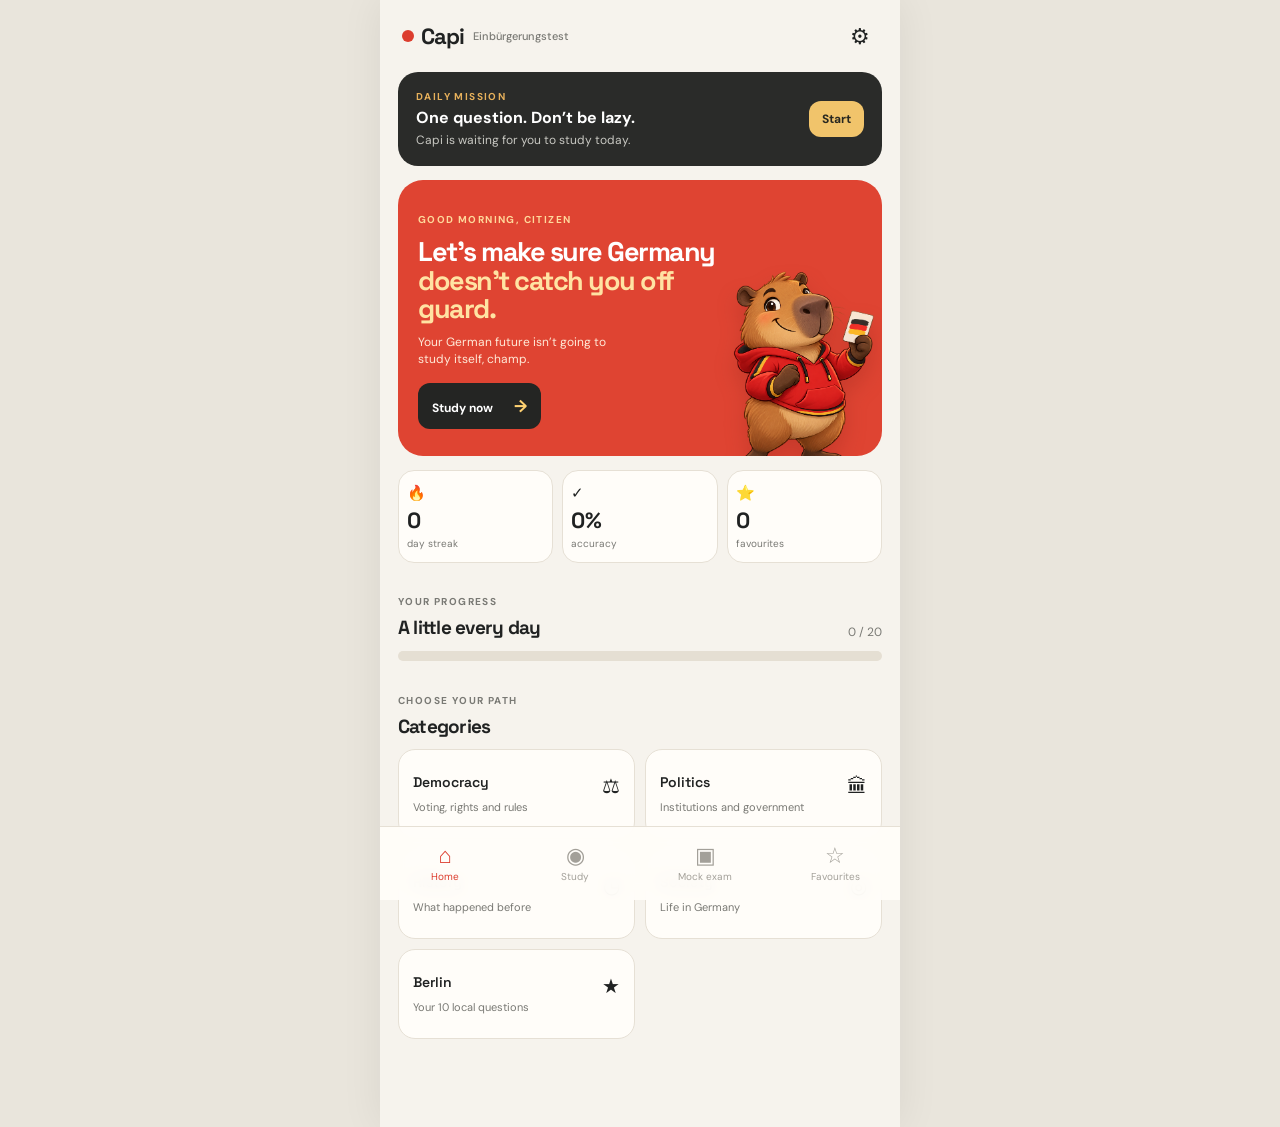
==== capi-einbuergerungstest/capi-einbuergerungstest/index.html @ f83e5f07 "Add files via upload" ====
<!doctype html>
<html lang="en">
  <head>
    <meta charset="UTF-8" />
    <meta name="viewport" content="width=device-width, initial-scale=1.0" />
    <meta name="theme-color" content="#f6f3ed" />
    <title>CapiBürger — 17 answers to become a citizen</title>
    <link rel="preconnect" href="https://fonts.googleapis.com" />
    <link rel="preconnect" href="https://fonts.gstatic.com" crossorigin />
    <link href="https://fonts.googleapis.com/css2?family=DM+Sans:wght@400;500;600;700&family=Space+Grotesk:wght@500;600;700&display=swap" rel="stylesheet" />
    <link rel="stylesheet" href="styles.css" />
  </head>
  <body>
    <div class="app-shell">
      <header class="topbar">
        <div class="brand"><span class="brand-dot"></span><span>Capi</span><small>Einbürgerungstest</small></div>
        <button class="icon-button" id="settingsButton" aria-label="Settings">⚙</button>
      </header>

      <main>
        <section id="dashboardScreen" class="screen active">
          <div id="dailyReminder" class="reminder-card hidden">
            <div class="reminder-copy"><span class="eyebrow">DAILY MISSION</span><strong>One question. Don’t be lazy.</strong><span id="reminderText">Capi is waiting for you to study today.</span></div>
            <button class="primary-button" data-action="start-study">Start</button>
          </div>

          <div class="hero-card">
            <div class="hero-copy"><span class="eyebrow">GOOD MORNING, CITIZEN</span><h1>Let’s make sure Germany<br /><em>doesn’t catch you off guard.</em></h1><p id="capiLine">Your German future isn’t going to study itself, champ.</p><button class="dark-button" data-action="start-study">Study now <span>→</span></button></div>
            <img src="assets/capi.png" alt="Capi, your study capybara" class="capi-hero" />
          </div>

          <div class="stats-grid">
            <div class="stat-card"><span class="stat-icon">🔥</span><strong id="streakValue">0</strong><span>day streak</span></div>
            <div class="stat-card"><span class="stat-icon">✓</span><strong id="correctValue">0%</strong><span>accuracy</span></div>
            <div class="stat-card"><span class="stat-icon">⭐</span><strong id="favoriteValue">0</strong><span>favourites</span></div>
          </div>

          <div class="section-heading"><div><span class="eyebrow">YOUR PROGRESS</span><h2>A little every day</h2></div><span class="progress-label" id="progressLabel">0 / 20</span></div>
          <div class="progress-track"><div id="progressBar" class="progress-bar"></div></div>

          <div class="section-heading category-heading"><div><span class="eyebrow">CHOOSE YOUR PATH</span><h2>Categories</h2></div></div>
          <div class="category-grid" id="categoryGrid"></div>
        </section>

        <section id="studyScreen" class="screen">
          <div class="study-header"><button class="back-button" data-action="dashboard">←</button><div><span class="eyebrow">STUDY MODE</span><strong id="studyCounter">Question</strong></div><button class="favorite-toggle" id="favoriteToggle">☆</button></div>
          <div class="question-card"><div class="question-meta"><span id="questionCategory">POLITICS</span><span id="questionNumber">01</span></div><h2 id="questionText"></h2><div id="answerList" class="answer-list"></div><div id="answerFeedback" class="feedback hidden"></div></div>
          <div class="capi-mini"><img src="assets/capi.png" alt="Capi" /><p id="studyCapiLine">Come on, use that brain.</p></div>
        </section>

        <section id="examScreen" class="screen">
          <div class="study-header"><button class="back-button" data-action="dashboard">←</button><div><span class="eyebrow">MOCK EXAM</span><strong>33 questions</strong></div><span class="timer" id="examTimer">60:00</span></div>
          <div class="exam-progress"><div id="examProgressBar"></div></div>
          <div class="question-card"><div class="question-meta"><span id="examCategory">GENERAL</span><span id="examNumber">01 / 33</span></div><h2 id="examQuestionText"></h2><div id="examAnswerList" class="answer-list"></div><div id="examFeedback" class="feedback hidden"></div></div>
          <button class="secondary-button hidden" id="finishExamButton">See result</button>
        </section>

        <section id="favoritesScreen" class="screen"><div class="page-heading"><span class="eyebrow">YOUR ARCHIVE</span><h1>Favourites</h1><p>The questions you said you would study “later”. Now you actually will.</p></div><div id="favoritesList" class="favorites-list"></div></section>
      </main>

      <nav class="bottom-nav"><button class="nav-item active" data-nav="dashboard"><span>⌂</span><small>Home</small></button><button class="nav-item" data-nav="study"><span>◉</span><small>Study</small></button><button class="nav-item" data-nav="exam"><span>▣</span><small>Mock exam</small></button><button class="nav-item" data-nav="favorites"><span>☆</span><small>Favourites</small></button></nav>
    </div>
    <script src="questions.js"></script>
    <script src="app.js"></script>
  </body>
</html>
---- capi-einbuergerungstest/capi-einbuergerungstest/styles.css ----
:root { --ink:#202222; --muted:#797974; --paper:#f6f3ed; --card:#fffdf9; --red:#dc3d2e; --gold:#e4aa46; --green:#4a9b73; --line:#e6e0d5; }
* { box-sizing:border-box; }
body { margin:0; background:#e9e5dc; color:var(--ink); font-family:'DM Sans',sans-serif; }
button { border:0; font:inherit; cursor:pointer; }
.app-shell { max-width:520px; min-height:100vh; margin:0 auto; background:var(--paper); position:relative; padding-bottom:88px; box-shadow:0 0 40px #00000012; }
.topbar { height:72px; display:flex; align-items:center; justify-content:space-between; padding:0 22px; }
.brand { display:flex; align-items:center; gap:7px; font-family:'Space Grotesk'; font-weight:700; font-size:22px; letter-spacing:-.05em; }.brand small { font:500 11px 'DM Sans'; color:var(--muted); letter-spacing:0; margin-left:2px; }.brand-dot { width:12px; height:12px; background:var(--red); border-radius:50%; display:inline-block; }
.icon-button,.back-button,.favorite-toggle { background:transparent; color:var(--ink); font-size:22px; padding:8px; }.back-button { font-size:28px; }.favorite-toggle { font-size:30px; color:var(--gold); }
main { padding:0 18px; }.screen { display:none; animation:fade .24s ease; }.screen.active { display:block; } @keyframes fade { from {opacity:0; transform:translateY(5px)} to {opacity:1; transform:none} }
.reminder-card { background:#2a2b29; color:white; border-radius:20px; padding:18px; display:flex; gap:12px; align-items:center; justify-content:space-between; margin-bottom:14px; }.reminder-card.hidden { display:none; }.reminder-copy { display:flex; flex-direction:column; gap:4px; min-width:0; }.reminder-copy strong { font-size:16px; }.reminder-copy span:last-child { color:#c8c8c2; font-size:12px; }.eyebrow { font-size:10px; font-weight:700; letter-spacing:.14em; color:var(--muted); }.reminder-card .eyebrow { color:#e7b15b; }.primary-button { background:#f1c46b; color:#272720; border-radius:12px; padding:10px 13px; font-weight:700; font-size:12px; white-space:nowrap; }
.hero-card { min-height:268px; overflow:hidden; position:relative; padding:27px 20px; border-radius:25px; background:#df4432; color:white; }.hero-copy { position:relative; z-index:1; max-width:72%; }.hero-card .eyebrow { color:#ffd89b; }.hero-card h1 { font:700 27px/1.06 'Space Grotesk'; letter-spacing:-.055em; margin:10px 0; }.hero-card h1 em { color:#ffe3a3; font-style:normal; }.hero-card p { font-size:12px; line-height:1.4; max-width:210px; color:#ffe9d7; margin:0 0 16px; }.capi-hero { position:absolute; width:205px; right:-10px; bottom:-24px; filter:drop-shadow(0 12px 10px #8c211b44); }.dark-button { background:#242523; color:white; border-radius:12px; padding:12px 14px; font-size:12px; font-weight:700; }.dark-button span { margin-left:18px; color:#ffd272; font-size:17px; }
.stats-grid { display:grid; grid-template-columns:repeat(3,1fr); gap:9px; margin:14px 0 26px; }.stat-card { background:var(--card); border:1px solid var(--line); border-radius:16px; padding:12px 8px; display:flex; flex-direction:column; gap:3px; }.stat-card strong { font:700 22px 'Space Grotesk'; }.stat-card span:last-child { font-size:10px; color:var(--muted); }.stat-icon { font-size:15px; }
.section-heading { display:flex; justify-content:space-between; align-items:end; margin-bottom:11px; }.section-heading h2 { font:700 19px 'Space Grotesk'; margin:5px 0 0; letter-spacing:-.04em; }.progress-label { color:var(--muted); font-size:12px; }.progress-track { height:10px; background:#e5dfd3; border-radius:99px; overflow:hidden; margin-bottom:27px; }.progress-bar { width:0%; height:100%; background:linear-gradient(90deg,var(--gold),var(--red)); border-radius:99px; transition:width .4s; }.category-heading { margin-bottom:10px; }.category-grid { display:grid; grid-template-columns:repeat(2,1fr); gap:10px; }.category-card { min-height:90px; text-align:left; border-radius:17px; padding:14px; border:1px solid var(--line); background:var(--card); color:var(--ink); }.category-card strong { display:block; font:600 14px 'Space Grotesk'; margin-bottom:4px; }.category-card span { font-size:11px; color:var(--muted); }.category-card b { float:right; font-size:20px; font-weight:400; }
.study-header { display:flex; align-items:center; gap:9px; justify-content:space-between; margin:7px 0 22px; }.study-header > div { display:flex; flex-direction:column; gap:2px; flex:1; }.study-header strong { font:600 16px 'Space Grotesk'; }.question-card { background:var(--card); border:1px solid var(--line); border-radius:22px; padding:20px; }.question-meta { display:flex; justify-content:space-between; color:var(--red); font-size:10px; font-weight:700; letter-spacing:.08em; }.question-card h2 { font:600 21px/1.2 'Space Grotesk'; letter-spacing:-.04em; margin:19px 0 20px; }.answer-list { display:flex; flex-direction:column; gap:9px; }.answer-button { text-align:left; background:#f7f3eb; border:1px solid #ebe4d8; border-radius:13px; padding:13px 14px; color:var(--ink); display:flex; gap:10px; align-items:center; font-size:13px; }.answer-button:hover { border-color:var(--gold); }.answer-button .letter { width:23px; height:23px; display:grid; place-items:center; border-radius:50%; background:#e9e2d7; font-weight:700; font-size:11px; flex:none; }.answer-button.correct { background:#e4f2e7; border-color:#79b98e; }.answer-button.correct .letter { background:var(--green); color:white; }.answer-button.wrong { background:#fae5e1; border-color:#df776b; }.answer-button.wrong .letter { background:var(--red); color:white; }.answer-button:disabled { cursor:default; }.feedback { margin-top:14px; padding:13px; border-radius:12px; background:#f2eee5; font-size:12px; line-height:1.45; }.feedback.hidden { display:none; }.capi-mini { display:flex; align-items:center; gap:10px; margin:18px 10px; }.capi-mini img { width:53px; height:53px; object-fit:contain; }.capi-mini p { font-size:12px; background:#242523; color:white; padding:11px 13px; border-radius:13px 13px 13px 3px; margin:0; }
.timer { background:#fff0d6; color:#9d671e; border-radius:10px; padding:8px 10px; font:600 12px 'Space Grotesk'; }.exam-progress { height:6px; background:#e5dfd3; border-radius:99px; margin:-8px 0 18px; overflow:hidden; }.exam-progress div { width:3%; height:100%; background:var(--red); transition:width .3s; }.secondary-button { width:100%; background:#242523; color:white; border-radius:12px; padding:13px; margin-top:14px; font-weight:700; }.secondary-button.hidden { display:none; }
.page-heading { padding:14px 2px 20px; }.page-heading h1 { font:700 31px 'Space Grotesk'; letter-spacing:-.06em; margin:7px 0; }.page-heading p { color:var(--muted); font-size:13px; margin:0; }.favorites-list { display:flex; flex-direction:column; gap:10px; }.favorite-item { display:flex; gap:12px; align-items:start; background:var(--card); border:1px solid var(--line); border-radius:15px; padding:14px; }.favorite-item b { color:var(--gold); }.favorite-item p { font:500 14px/1.35 'Space Grotesk'; margin:0; }.empty-state { text-align:center; color:var(--muted); background:var(--card); border:1px dashed var(--line); border-radius:17px; padding:30px 20px; font-size:13px; }
.bottom-nav { position:fixed; bottom:0; width:min(520px,100%); height:74px; background:#fffdf9ee; backdrop-filter:blur(10px); border-top:1px solid var(--line); display:grid; grid-template-columns:repeat(4,1fr); z-index:5; }.nav-item { background:transparent; color:#a3a099; display:flex; flex-direction:column; align-items:center; justify-content:center; gap:3px; }.nav-item span { font-size:22px; line-height:1; }.nav-item small { font-size:10px; }.nav-item.active { color:var(--red); }
@media (min-width:521px) { .bottom-nav { left:50%; transform:translateX(-50%); } }
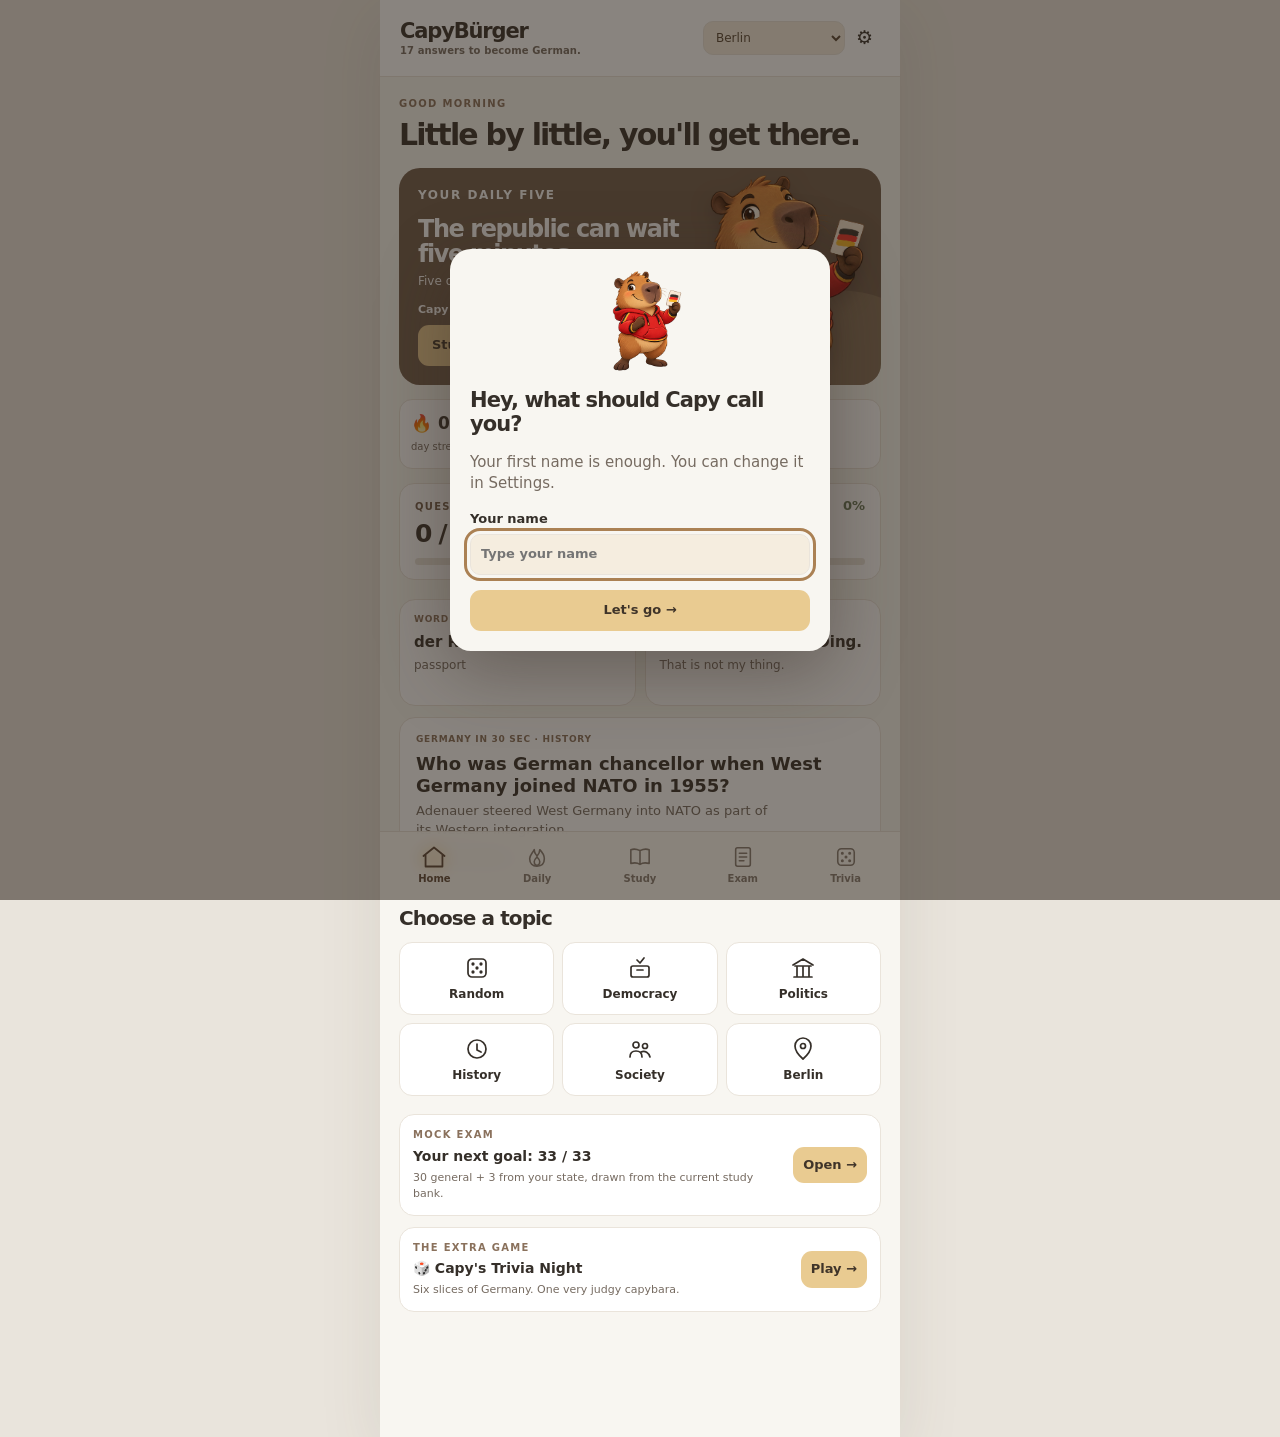
==== commit a6a08014: "Add files via upload" ====
--- a/capi-einbuergerungstest/capi-einbuergerungstest/index.html
+++ b/capi-einbuergerungstest/capi-einbuergerungstest/index.html
@@ -1,66 +1,39 @@
 <!doctype html>
 <html lang="en">
-  <head>
-    <meta charset="UTF-8" />
-    <meta name="viewport" content="width=device-width, initial-scale=1.0" />
-    <meta name="theme-color" content="#f6f3ed" />
-    <title>CapiBürger — 17 answers to become a citizen</title>
-    <link rel="preconnect" href="https://fonts.googleapis.com" />
-    <link rel="preconnect" href="https://fonts.gstatic.com" crossorigin />
-    <link href="https://fonts.googleapis.com/css2?family=DM+Sans:wght@400;500;600;700&family=Space+Grotesk:wght@500;600;700&display=swap" rel="stylesheet" />
-    <link rel="stylesheet" href="styles.css" />
-  </head>
-  <body>
-    <div class="app-shell">
-      <header class="topbar">
-        <div class="brand"><span class="brand-dot"></span><span>Capi</span><small>Einbürgerungstest</small></div>
-        <button class="icon-button" id="settingsButton" aria-label="Settings">⚙</button>
-      </header>
+<head>
+  <meta charset="utf-8">
+  <meta name="viewport" content="width=device-width, initial-scale=1, viewport-fit=cover">
+  <meta name="theme-color" content="#f8f6f1">
+  <title>CapyBürger — 17 answers to become German</title>
+  <meta name="description" content="Practice the German citizenship test in German and English with Capy.">
+  <link rel="stylesheet" href="styles.css?v=20261003-2">
+</head>
+<body>
+<div class="shell">
+  <header class="top"><button class="brand" data-go="home" aria-label="CapyBürger home">CapyBürger<small>17 answers to become German.</small></button><div class="top-actions"><select id="statePicker" aria-label="Your federal state"></select><button id="settingsButton" class="icon-button" aria-label="Settings">⚙️</button></div></header>
+  <main>
+    <section class="screen active" id="homeScreen" aria-label="Home">
+      <p class="eyebrow" id="greeting">GOOD MORNING</p><h1>Little by little, you'll get there.</h1>
+      <section class="hero"><div class="hero-content"><p class="hero-label">YOUR DAILY FIVE</p><h2 id="heroHeading">Five questions. One more day.</h2><p id="heroSub">A tiny win for the streak.</p><div id="reminder" class="hero-reminder hidden">Capy is waiting for today's five.</div><button class="primary" data-go="daily" id="heroButton">Study now →</button></div><img src="assets/capy-neutral.png" alt="Capy the capybara in a red hoodie"></section>
+      <div class="stats"><div><b>🔥 <span id="streakCount">0</span></b><small>day streak</small></div><div><b>🎯 <span id="dailyAccuracy">—</span></b><small>daily accuracy</small></div><div><b>🏆 <span id="trophyCount">0</span></b><small>trophies</small></div></div>
+      <section class="mastered-card" aria-label="Question bank progress"><div class="mastered-top"><span class="eyebrow">QUESTIONS MASTERED · <span id="masteredState">Berlin</span></span><span id="masteredPct" class="mastered-percent">0%</span></div><strong id="masteredCount">0 / 310</strong><div id="masteredMeter" class="mastered-meter" role="progressbar" aria-label="Official questions mastered for Berlin" aria-valuemin="0" aria-valuemax="310" aria-valuenow="0"><span id="masteredFill"></span></div></section>
+      <div class="note-grid"><article class="note"><span class="eyebrow" id="wordLabel">WORD OF THE DAY</span><strong id="wordText"></strong><p id="wordMeaning"></p></article><article class="note"><span class="eyebrow">PHRASE OF THE DAY</span><strong id="phraseText"></strong><p id="phraseMeaning"></p></article></div>
+      <article class="note fact-card"><span class="eyebrow">GERMANY IN 30 SEC · <span id="factCategory"></span></span><strong id="factTitle"></strong><p id="factSummary"></p><button class="link-button" id="factReveal" aria-expanded="false">Tell me more →</button><p class="detail hidden" id="factDetail"></p></article>
+      <h2>Choose a topic</h2><div id="homeTopics" class="topics"></div>
+      <div class="teaser"><div><span class="eyebrow">MOCK EXAM</span><strong id="examTeaser">Your next goal: 33 / 33</strong><p>30 general + 3 from your state, drawn from the current study bank.</p></div><button class="small-button" data-go="exam">Open →</button></div>
+      <div class="teaser"><div><span class="eyebrow">THE EXTRA GAME</span><strong>🎲 Capy's Trivia Night</strong><p>Six slices of Germany. One very judgy capybara.</p></div><button class="small-button" data-go="trivia">Play →</button></div>
+    </section>
 
-      <main>
-        <section id="dashboardScreen" class="screen active">
-          <div id="dailyReminder" class="reminder-card hidden">
-            <div class="reminder-copy"><span class="eyebrow">DAILY MISSION</span><strong>One question. Don’t be lazy.</strong><span id="reminderText">Capi is waiting for you to study today.</span></div>
-            <button class="primary-button" data-action="start-study">Start</button>
-          </div>
-
-          <div class="hero-card">
-            <div class="hero-copy"><span class="eyebrow">GOOD MORNING, CITIZEN</span><h1>Let’s make sure Germany<br /><em>doesn’t catch you off guard.</em></h1><p id="capiLine">Your German future isn’t going to study itself, champ.</p><button class="dark-button" data-action="start-study">Study now <span>→</span></button></div>
-            <img src="assets/capi.png" alt="Capi, your study capybara" class="capi-hero" />
-          </div>
-
-          <div class="stats-grid">
-            <div class="stat-card"><span class="stat-icon">🔥</span><strong id="streakValue">0</strong><span>day streak</span></div>
-            <div class="stat-card"><span class="stat-icon">✓</span><strong id="correctValue">0%</strong><span>accuracy</span></div>
-            <div class="stat-card"><span class="stat-icon">⭐</span><strong id="favoriteValue">0</strong><span>favourites</span></div>
-          </div>
-
-          <div class="section-heading"><div><span class="eyebrow">YOUR PROGRESS</span><h2>A little every day</h2></div><span class="progress-label" id="progressLabel">0 / 20</span></div>
-          <div class="progress-track"><div id="progressBar" class="progress-bar"></div></div>
-
-          <div class="section-heading category-heading"><div><span class="eyebrow">CHOOSE YOUR PATH</span><h2>Categories</h2></div></div>
-          <div class="category-grid" id="categoryGrid"></div>
-        </section>
-
-        <section id="studyScreen" class="screen">
-          <div class="study-header"><button class="back-button" data-action="dashboard">←</button><div><span class="eyebrow">STUDY MODE</span><strong id="studyCounter">Question</strong></div><button class="favorite-toggle" id="favoriteToggle">☆</button></div>
-          <div class="question-card"><div class="question-meta"><span id="questionCategory">POLITICS</span><span id="questionNumber">01</span></div><h2 id="questionText"></h2><div id="answerList" class="answer-list"></div><div id="answerFeedback" class="feedback hidden"></div></div>
-          <div class="capi-mini"><img src="assets/capi.png" alt="Capi" /><p id="studyCapiLine">Come on, use that brain.</p></div>
-        </section>
-
-        <section id="examScreen" class="screen">
-          <div class="study-header"><button class="back-button" data-action="dashboard">←</button><div><span class="eyebrow">MOCK EXAM</span><strong>33 questions</strong></div><span class="timer" id="examTimer">60:00</span></div>
-          <div class="exam-progress"><div id="examProgressBar"></div></div>
-          <div class="question-card"><div class="question-meta"><span id="examCategory">GENERAL</span><span id="examNumber">01 / 33</span></div><h2 id="examQuestionText"></h2><div id="examAnswerList" class="answer-list"></div><div id="examFeedback" class="feedback hidden"></div></div>
-          <button class="secondary-button hidden" id="finishExamButton">See result</button>
-        </section>
-
-        <section id="favoritesScreen" class="screen"><div class="page-heading"><span class="eyebrow">YOUR ARCHIVE</span><h1>Favourites</h1><p>The questions you said you would study “later”. Now you actually will.</p></div><div id="favoritesList" class="favorites-list"></div></section>
-      </main>
-
-      <nav class="bottom-nav"><button class="nav-item active" data-nav="dashboard"><span>⌂</span><small>Home</small></button><button class="nav-item" data-nav="study"><span>◉</span><small>Study</small></button><button class="nav-item" data-nav="exam"><span>▣</span><small>Mock exam</small></button><button class="nav-item" data-nav="favorites"><span>☆</span><small>Favourites</small></button></nav>
-    </div>
-    <script src="questions.js"></script>
-    <script src="app.js"></script>
-  </body>
+    <section class="screen" id="dailyScreen" aria-label="Daily practice"><p class="eyebrow">DAILY PRACTICE · YOUR FIVE</p><h1 id="dailyHeading">Question 1 of 5</h1><p id="dailySub" class="muted"></p><div id="dailyProgress" class="progress"></div><div id="dailyContent"></div></section>
+    <section class="screen" id="studyScreen" aria-label="Free study"><p class="eyebrow">FREE STUDY</p><h1 id="studyHeading">Another question awaits.</h1><p class="muted">Pick a topic. Answer, read why, then keep going.</p><div class="topics" id="studyTopics"></div><p class="eyebrow" id="studyCount"></p><div id="studyContent"></div></section>
+    <section class="screen" id="examScreen" aria-label="Mock exam"><p class="eyebrow">📝 MOCK EXAM</p><h1 id="examHeading">33 questions. One goal.</h1><p class="muted" id="examSub">Pass at 17/33. Aim for 33/33.</p><div id="examContent"></div></section>
+    <section class="screen" id="triviaScreen" aria-label="Trivia game"><p class="eyebrow">🎲 TRIVIA · THE EXTRA GAME</p><h1 id="triviaHeading">Capy's Trivia Night</h1><p class="muted" id="triviaSub">Six slices of Germany. Capy is watching.</p><div id="triviaContent"></div></section>
+  </main>
+  <nav class="nav" aria-label="Main navigation"><button data-go="home" class="active"><span data-nav-icon="home"></span>Home</button><button data-go="daily"><span data-nav-icon="daily"></span>Daily</button><button data-go="study"><span data-nav-icon="study"></span>Study</button><button data-go="exam"><span data-nav-icon="exam"></span>Exam</button><button data-go="trivia"><span data-nav-icon="trivia"></span>Trivia</button></nav>
+</div>
+<dialog id="welcomeDialog" class="settings welcome"><form id="welcomeForm"><img src="assets/capy-neutral.png" alt="Capy says hello"><h2>Hey, what should Capy call you?</h2><p class="muted">Your first name is enough. You can change it in Settings.</p><label>Your name<input id="welcomeName" name="name" type="text" maxlength="36" autocomplete="given-name" placeholder="Type your name" required></label><button class="primary save" type="submit">Let's go →</button></form></dialog>
+<dialog id="settingsDialog" class="settings"><form method="dialog"><div class="dialog-title"><h2>Settings</h2><button class="icon-button" aria-label="Close settings">✕</button></div><label>Your name<input id="nameSetting" type="text" maxlength="36" autocomplete="given-name" required></label><label>Federal state<select id="settingState"></select></label><label>Capy's humour<select id="humourSetting"><option value="classic">Classic</option><option value="spicy">Spicy</option></select></label><label class="check"><input type="checkbox" id="translationSetting" checked> Show English translations</label><label class="check"><input type="checkbox" id="reminderSetting" checked> Daily reminder on Home</label><p class="muted fineprint">Capy's reminder stays on Home until you finish today's five.</p><button class="primary save" id="saveSettings" type="submit">Save settings</button><button class="reset-progress" id="resetMastered" type="button">Reset question progress</button></form></dialog>
+<div id="toast" class="toast hidden" role="status"></div>
+<script src="data/official.js?v=20261003-2"></script><script src="data/trivia.js?v=20261003-2"></script><script src="data/culture.js?v=20261003-2"></script><script src="app.js?v=20261003-2"></script>
+</body>
 </html>
--- a/capi-einbuergerungstest/capi-einbuergerungstest/styles.css
+++ b/capi-einbuergerungstest/capi-einbuergerungstest/styles.css
@@ -1,18 +1,10 @@
-:root { --ink:#202222; --muted:#797974; --paper:#f6f3ed; --card:#fffdf9; --red:#dc3d2e; --gold:#e4aa46; --green:#4a9b73; --line:#e6e0d5; }
-* { box-sizing:border-box; }
-body { margin:0; background:#e9e5dc; color:var(--ink); font-family:'DM Sans',sans-serif; }
-button { border:0; font:inherit; cursor:pointer; }
-.app-shell { max-width:520px; min-height:100vh; margin:0 auto; background:var(--paper); position:relative; padding-bottom:88px; box-shadow:0 0 40px #00000012; }
-.topbar { height:72px; display:flex; align-items:center; justify-content:space-between; padding:0 22px; }
-.brand { display:flex; align-items:center; gap:7px; font-family:'Space Grotesk'; font-weight:700; font-size:22px; letter-spacing:-.05em; }.brand small { font:500 11px 'DM Sans'; color:var(--muted); letter-spacing:0; margin-left:2px; }.brand-dot { width:12px; height:12px; background:var(--red); border-radius:50%; display:inline-block; }
-.icon-button,.back-button,.favorite-toggle { background:transparent; color:var(--ink); font-size:22px; padding:8px; }.back-button { font-size:28px; }.favorite-toggle { font-size:30px; color:var(--gold); }
-main { padding:0 18px; }.screen { display:none; animation:fade .24s ease; }.screen.active { display:block; } @keyframes fade { from {opacity:0; transform:translateY(5px)} to {opacity:1; transform:none} }
-.reminder-card { background:#2a2b29; color:white; border-radius:20px; padding:18px; display:flex; gap:12px; align-items:center; justify-content:space-between; margin-bottom:14px; }.reminder-card.hidden { display:none; }.reminder-copy { display:flex; flex-direction:column; gap:4px; min-width:0; }.reminder-copy strong { font-size:16px; }.reminder-copy span:last-child { color:#c8c8c2; font-size:12px; }.eyebrow { font-size:10px; font-weight:700; letter-spacing:.14em; color:var(--muted); }.reminder-card .eyebrow { color:#e7b15b; }.primary-button { background:#f1c46b; color:#272720; border-radius:12px; padding:10px 13px; font-weight:700; font-size:12px; white-space:nowrap; }
-.hero-card { min-height:268px; overflow:hidden; position:relative; padding:27px 20px; border-radius:25px; background:#df4432; color:white; }.hero-copy { position:relative; z-index:1; max-width:72%; }.hero-card .eyebrow { color:#ffd89b; }.hero-card h1 { font:700 27px/1.06 'Space Grotesk'; letter-spacing:-.055em; margin:10px 0; }.hero-card h1 em { color:#ffe3a3; font-style:normal; }.hero-card p { font-size:12px; line-height:1.4; max-width:210px; color:#ffe9d7; margin:0 0 16px; }.capi-hero { position:absolute; width:205px; right:-10px; bottom:-24px; filter:drop-shadow(0 12px 10px #8c211b44); }.dark-button { background:#242523; color:white; border-radius:12px; padding:12px 14px; font-size:12px; font-weight:700; }.dark-button span { margin-left:18px; color:#ffd272; font-size:17px; }
-.stats-grid { display:grid; grid-template-columns:repeat(3,1fr); gap:9px; margin:14px 0 26px; }.stat-card { background:var(--card); border:1px solid var(--line); border-radius:16px; padding:12px 8px; display:flex; flex-direction:column; gap:3px; }.stat-card strong { font:700 22px 'Space Grotesk'; }.stat-card span:last-child { font-size:10px; color:var(--muted); }.stat-icon { font-size:15px; }
-.section-heading { display:flex; justify-content:space-between; align-items:end; margin-bottom:11px; }.section-heading h2 { font:700 19px 'Space Grotesk'; margin:5px 0 0; letter-spacing:-.04em; }.progress-label { color:var(--muted); font-size:12px; }.progress-track { height:10px; background:#e5dfd3; border-radius:99px; overflow:hidden; margin-bottom:27px; }.progress-bar { width:0%; height:100%; background:linear-gradient(90deg,var(--gold),var(--red)); border-radius:99px; transition:width .4s; }.category-heading { margin-bottom:10px; }.category-grid { display:grid; grid-template-columns:repeat(2,1fr); gap:10px; }.category-card { min-height:90px; text-align:left; border-radius:17px; padding:14px; border:1px solid var(--line); background:var(--card); color:var(--ink); }.category-card strong { display:block; font:600 14px 'Space Grotesk'; margin-bottom:4px; }.category-card span { font-size:11px; color:var(--muted); }.category-card b { float:right; font-size:20px; font-weight:400; }
-.study-header { display:flex; align-items:center; gap:9px; justify-content:space-between; margin:7px 0 22px; }.study-header > div { display:flex; flex-direction:column; gap:2px; flex:1; }.study-header strong { font:600 16px 'Space Grotesk'; }.question-card { background:var(--card); border:1px solid var(--line); border-radius:22px; padding:20px; }.question-meta { display:flex; justify-content:space-between; color:var(--red); font-size:10px; font-weight:700; letter-spacing:.08em; }.question-card h2 { font:600 21px/1.2 'Space Grotesk'; letter-spacing:-.04em; margin:19px 0 20px; }.answer-list { display:flex; flex-direction:column; gap:9px; }.answer-button { text-align:left; background:#f7f3eb; border:1px solid #ebe4d8; border-radius:13px; padding:13px 14px; color:var(--ink); display:flex; gap:10px; align-items:center; font-size:13px; }.answer-button:hover { border-color:var(--gold); }.answer-button .letter { width:23px; height:23px; display:grid; place-items:center; border-radius:50%; background:#e9e2d7; font-weight:700; font-size:11px; flex:none; }.answer-button.correct { background:#e4f2e7; border-color:#79b98e; }.answer-button.correct .letter { background:var(--green); color:white; }.answer-button.wrong { background:#fae5e1; border-color:#df776b; }.answer-button.wrong .letter { background:var(--red); color:white; }.answer-button:disabled { cursor:default; }.feedback { margin-top:14px; padding:13px; border-radius:12px; background:#f2eee5; font-size:12px; line-height:1.45; }.feedback.hidden { display:none; }.capi-mini { display:flex; align-items:center; gap:10px; margin:18px 10px; }.capi-mini img { width:53px; height:53px; object-fit:contain; }.capi-mini p { font-size:12px; background:#242523; color:white; padding:11px 13px; border-radius:13px 13px 13px 3px; margin:0; }
-.timer { background:#fff0d6; color:#9d671e; border-radius:10px; padding:8px 10px; font:600 12px 'Space Grotesk'; }.exam-progress { height:6px; background:#e5dfd3; border-radius:99px; margin:-8px 0 18px; overflow:hidden; }.exam-progress div { width:3%; height:100%; background:var(--red); transition:width .3s; }.secondary-button { width:100%; background:#242523; color:white; border-radius:12px; padding:13px; margin-top:14px; font-weight:700; }.secondary-button.hidden { display:none; }
-.page-heading { padding:14px 2px 20px; }.page-heading h1 { font:700 31px 'Space Grotesk'; letter-spacing:-.06em; margin:7px 0; }.page-heading p { color:var(--muted); font-size:13px; margin:0; }.favorites-list { display:flex; flex-direction:column; gap:10px; }.favorite-item { display:flex; gap:12px; align-items:start; background:var(--card); border:1px solid var(--line); border-radius:15px; padding:14px; }.favorite-item b { color:var(--gold); }.favorite-item p { font:500 14px/1.35 'Space Grotesk'; margin:0; }.empty-state { text-align:center; color:var(--muted); background:var(--card); border:1px dashed var(--line); border-radius:17px; padding:30px 20px; font-size:13px; }
-.bottom-nav { position:fixed; bottom:0; width:min(520px,100%); height:74px; background:#fffdf9ee; backdrop-filter:blur(10px); border-top:1px solid var(--line); display:grid; grid-template-columns:repeat(4,1fr); z-index:5; }.nav-item { background:transparent; color:#a3a099; display:flex; flex-direction:column; align-items:center; justify-content:center; gap:3px; }.nav-item span { font-size:22px; line-height:1; }.nav-item small { font-size:10px; }.nav-item.active { color:var(--red); }
-@media (min-width:521px) { .bottom-nav { left:50%; transform:translateX(-50%); } }
+:root{--paper:#f8f6f1;--card:#fff;--ink:#352f29;--quiet:#766b61;--line:#eae4db;--coffee:#705b49;--honey:#e9cb91;--olive:#657556;--warm:#f5eee4}
+.prompt-art{margin:13px 0 0}.prompt-art img{display:block;width:100%;max-height:440px;object-fit:contain;background:#fff;border:1px solid var(--line);border-radius:10px}.prompt-art figcaption,.visual-credit{font-size:11px;color:var(--quiet);margin-top:6px}.prompt-art a{color:var(--coffee)}.choice-art{display:block;flex:none;width:132px;height:98px;object-fit:contain;background:white;border-radius:7px}.answer:has(.choice-art){align-items:center;min-height:106px}@media(max-width:380px){.choice-art{width:105px;height:79px}}
+*{box-sizing:border-box}html{scroll-behavior:smooth}body{margin:0;background:#e9e4dc;color:var(--ink);font:15px/1.45 system-ui,-apple-system,"Segoe UI",sans-serif}button,select,input{font:inherit}button{cursor:pointer}button:focus-visible,select:focus-visible,input:focus-visible{outline:3px solid #ab8154;outline-offset:3px}.hidden,[hidden]{display:none!important}.shell{max-width:520px;min-height:100vh;margin:auto;background:var(--paper);padding-bottom:calc(94px + env(safe-area-inset-bottom));box-shadow:0 18px 60px #5148381b}.top{display:flex;align-items:center;justify-content:space-between;gap:8px;padding:17px 20px;background:white;position:sticky;top:0;z-index:4;border-bottom:1px solid var(--line)}.brand{font-size:21px;letter-spacing:-.055em;line-height:1.1;color:var(--ink);font-weight:800;border:0;background:transparent;text-align:left;white-space:nowrap;padding:0}.brand small{display:block;font-size:10px;letter-spacing:.01em;font-weight:600;color:var(--quiet);padding-top:2px}.top-actions{display:flex;align-items:center;gap:4px}.top select,.settings select,.settings input[type=time]{border:1px solid var(--line);border-radius:10px;background:#f5eddf;padding:8px;color:#554331;max-width:142px;font-size:12px}.icon-button{border:0;background:none;padding:7px;font-size:19px;color:var(--ink)}main{padding:20px 19px}.screen{display:none}.screen.active{display:block;animation:appear .2s ease}@keyframes appear{from{opacity:.5;transform:translateY(3px)}to{opacity:1;transform:none}}.eyebrow{display:block;font-size:10px;letter-spacing:.13em;text-transform:uppercase;font-weight:800;color:#8a715c;margin:0 0 8px}h1{font-size:30px;line-height:1.08;letter-spacing:-.06em;margin:6px 0 17px}h2{font-size:20px;letter-spacing:-.045em;line-height:1.15;margin:22px 0 12px}h3{margin:0 0 6px}.muted,p{color:var(--quiet)}p{margin:0 0 12px}.fineprint{font-size:12px;line-height:1.5}.note-grid{display:grid;grid-template-columns:1.15fr .85fr;gap:9px}.note{background:var(--card);border:1px solid var(--line);border-radius:16px;padding:14px;min-width:0}.note strong{display:block;font-size:15px;line-height:1.2;margin:6px 0}.note p{font-size:12px;line-height:1.42;margin:0 0 6px}.note small{color:var(--quiet);font-size:11px}.link-button{border:0;background:none;color:#705139;text-decoration:underline;text-underline-offset:3px;padding:2px 0;font-weight:750;font-size:12px;text-align:left}.detail{padding:10px;margin-top:8px!important;background:#f8f1e8;border-radius:9px;color:var(--ink)!important}.phrase{background:#efe8dd;border-radius:12px;padding:10px 13px;font-size:12px;margin:10px 0 14px}.reminder{background:#f1e6d4;border:1px solid #e0c99e;border-radius:14px;padding:12px;display:flex;align-items:center;justify-content:space-between;gap:8px;margin-bottom:14px}.reminder b,.reminder span{display:block}.reminder span{font-size:11px;color:var(--quiet)}.hero{position:relative;background:var(--coffee);color:white;border-radius:21px;padding:19px;min-height:214px;overflow:hidden}.hero:before{content:"";position:absolute;background:#d8bd8d2f;width:270px;height:270px;border-radius:50%;right:-90px;bottom:-175px}.hero-content{position:relative;z-index:1;max-width:56%}.hero-label{color:white;font-size:10px;font-weight:800;letter-spacing:.13em}.hero h2{font-size:26px;margin:6px 0;line-height:1.05;letter-spacing:-.06em}.hero p{color:#fff;opacity:.97;font-size:12px}.hero img{position:absolute;right:-10px;bottom:-25px;width:55%;max-width:242px;max-height:240px;object-fit:contain;filter:drop-shadow(0 8px 10px #3d2c2770)}.primary,.small-button,.ghost{border:0;border-radius:11px;padding:11px 14px;font-size:13px;font-weight:800;background:var(--honey);color:#3f3429}.primary:hover,.small-button:hover{filter:brightness(.96)}.primary:disabled,.small-button:disabled{opacity:.5;cursor:default}.small-button{white-space:nowrap;padding:9px 10px}.ghost{background:#f2eadf;border:1px solid var(--line);color:var(--coffee)}.stats{display:grid;grid-template-columns:repeat(3,1fr);gap:8px;margin:14px 0 20px}.stats>div{background:white;border:1px solid var(--line);padding:11px;border-radius:13px}.stats b{display:block;font-size:17px;white-space:nowrap}.stats small{font-size:10px;color:var(--quiet)}.topics{display:grid;grid-template-columns:repeat(3,minmax(0,1fr));gap:8px;margin:12px 0 18px}.topic{border:1px solid var(--line);background:white;border-radius:13px;padding:11px 6px;min-height:68px;font-size:12px;font-weight:700;color:var(--ink);text-align:center}.topic .emoji{display:block;font-size:20px;transition:transform .18s,filter .18s}.topic:hover .emoji,.topic:focus-visible .emoji{filter:drop-shadow(0 0 6px #ffcf77);transform:scale(1.15)}.topic.selected{background:#f9efdc;border-color:#cbb385}.teaser{background:white;border:1px solid var(--line);border-radius:15px;padding:13px;margin:11px 0;display:flex;align-items:center;justify-content:space-between;gap:8px}.teaser strong{font-size:14px}.teaser p{margin:2px 0 0;font-size:11px}.teaser .eyebrow{margin:0 0 3px}.nav{position:fixed;bottom:0;z-index:5;width:min(520px,100%);background:#fffdf7ec;backdrop-filter:blur(9px);display:grid;grid-template-columns:repeat(5,1fr);border-top:1px solid var(--line);padding:7px 3px calc(8px + env(safe-area-inset-bottom));min-height:69px}@media(min-width:521px){.nav{left:50%;transform:translateX(-50%)}}.nav button{background:none;border:0;display:flex;align-items:center;flex-direction:column;gap:2px;color:#877c72;font-size:10px;font-weight:750;padding:5px 1px}.nav span{font-size:22px;line-height:1.1;transition:transform .17s}.nav button:hover span,.nav button.active span{transform:scale(1.15);filter:drop-shadow(0 0 6px #f9bd59)}.nav button.active{color:#5c4635}.progress{display:flex;gap:5px;margin:15px 0 16px}.progress i{height:7px;flex:1;background:#e7e0d7;border-radius:99px}.progress i.done{background:#9d7f59}.question{background:white;border:1px solid var(--line);border-radius:18px;padding:17px;margin:12px 0}.question .de{color:var(--ink);font-size:19px;line-height:1.23;font-weight:800;margin:5px 0}.question .en{font-size:13px;color:#70665c;margin:0}.answers{display:grid;gap:9px;margin:13px 0}.answer{border:1px solid #e5ded4;background:white;color:var(--ink);border-radius:12px;padding:10px 12px;width:100%;text-align:left;display:flex;gap:10px;align-items:flex-start;line-height:1.25}.answer:hover:not(:disabled){border-color:#b89a6c;background:#f9f4ec}.answer .letter{background:#ede7df;flex:none;display:grid;place-items:center;width:25px;height:25px;border-radius:50%;font-weight:800;font-size:12px}.answer b{display:block;font-weight:750}.answer small{display:block;color:var(--quiet);margin-top:4px}.answer.correct{border-color:#83916a;background:#eff5e9}.answer.wrong{border-color:#bc8471;background:#faede8}.answer:disabled{cursor:default}.feedback{padding:12px;border-radius:12px;background:#f2eae0;font-size:13px;color:#554434;margin:12px 0}.feedback strong{display:block;margin-bottom:4px}.capy-line{display:flex;align-items:center;gap:10px;margin:14px 0}.capy-avatar{width:82px;height:82px;flex:none;border-radius:50%;background-color:#f0e5d6;background-size:160px auto;background-repeat:no-repeat;background-position:center -7px;border:2px solid #e4d5bf}.capy-line span{background:#4b4036;color:white;border-radius:13px 13px 13px 3px;padding:11px;font-size:12px;line-height:1.35}.actions{display:flex;gap:8px;align-items:center;flex-wrap:wrap;margin:12px 0 20px}.actions button{flex:1}.result{background:white;border:1px solid var(--line);border-radius:18px;padding:18px;margin:12px 0}.result h2{margin:5px 0 12px}.big-score{font-size:38px;font-weight:850;letter-spacing:-.065em;color:var(--coffee);margin:0}.history{list-style:none;margin:12px 0;padding:0}.history li{display:flex;justify-content:space-between;gap:10px;background:#fff;padding:11px;margin:5px 0;border-radius:10px;font-size:12px}.cards{display:grid;grid-template-columns:repeat(2,1fr);gap:9px;margin:14px 0}.cards button{background:white;border:1px solid var(--line);border-radius:15px;padding:16px;text-align:left;color:var(--ink)}.cards strong{display:block;margin:5px 0}.cards small{display:block;color:var(--quiet)}.slices{display:flex;flex-wrap:wrap;gap:5px;font-size:12px}.slice{background:#eee8e1;padding:7px 9px;border-radius:30px}.slice.earned{background:#dae6cf;color:#3a5d35}.lives{color:#9d5947;font-weight:800}.die{border:0;background:#fff6e1;border-radius:15px;padding:12px 18px;font-size:21px;font-weight:850;color:#674630;display:block;margin:16px auto}.settings{border:0;border-radius:21px;box-shadow:0 20px 70px #35282066;padding:20px;width:min(430px,calc(100% - 30px));background:var(--paper);color:var(--ink)}.settings::backdrop{background:#2920178c}.settings form{display:grid;gap:12px}.settings label{display:grid;gap:5px;font-size:13px;font-weight:700}.settings select,.settings input[type=time]{max-width:none;width:100%;padding:10px}.settings .check{display:flex;align-items:center;gap:9px}.check input{accent-color:#806449;width:17px;height:17px}.settings h2{margin:0}.dialog-title{display:flex;align-items:center;justify-content:space-between}.settings .save{width:100%}.toast{position:fixed;z-index:8;bottom:87px;left:50%;transform:translateX(-50%);width:min(470px,calc(100% - 28px));background:#45372c;color:white;padding:13px;border-radius:12px;box-shadow:0 10px 25px #0003;font-size:13px;text-align:center}@media(max-width:380px){.hero-content{max-width:58%}.hero img{width:50%}.note-grid{grid-template-columns:1fr 1fr}.top select{max-width:105px}.brand{font-size:18px}}@media(prefers-reduced-motion:reduce){*{animation:none!important;transition:none!important;scroll-behavior:auto!important}}
+
+/* Approved Home layout and compact exam rules. */
+.hero{min-height:189px}.hero-content{max-width:59%}.hero h2{font-size:24px}.hero-reminder{color:#fff;font-size:11px;font-weight:650;line-height:1.3;margin:0 0 8px}.note-grid{grid-template-columns:repeat(2,minmax(0,1fr))}.note-grid .note{min-height:107px}.note .eyebrow{font-size:9px;letter-spacing:.08em;line-height:1.25;overflow-wrap:anywhere}.note strong{overflow-wrap:anywhere}.fact-card{margin-top:11px;min-height:132px;padding:16px}.fact-card strong{font-size:18px}.fact-card p{font-size:13px;max-width:43ch}.topic .topic-icon{display:grid;place-items:center;height:28px;margin-bottom:4px;transition:transform .18s,filter .18s}.topic-icon svg{width:24px;height:24px}.topic:is(:hover,:focus-visible) .topic-icon{filter:drop-shadow(0 0 6px #ffcf77);transform:scale(1.15)}.nav [data-nav-icon]{display:grid;place-items:center;width:26px;height:26px}.nav [data-nav-icon] svg{width:22px;height:22px;stroke:currentColor}.settings input[type=text]{width:100%;padding:10px;border:1px solid var(--line);border-radius:10px;background:#f5eddf;color:var(--ink)}.welcome{max-width:380px}.welcome form{gap:15px}.welcome img{width:104px;height:104px;object-fit:contain;justify-self:center}.welcome h2{font-size:21px;margin:0}.welcome p{margin:0}.exam-rules{padding:12px 14px;margin:12px 0}.exam-rules .eyebrow{margin-bottom:5px}.exam-rules p{font-size:13px;line-height:1.35;margin:0}.quick-recap{background:#fff;border:1px solid var(--line);border-radius:15px;padding:14px;margin:12px 0}.quick-recap strong{display:block;font-size:15px}.quick-recap .eyebrow{margin:0 0 6px}.quick-recap .mini-progress{display:flex;gap:5px;margin-top:12px}.quick-recap .mini-progress i{flex:1;height:6px;background:#e8e2d9;border-radius:6px}.quick-recap .mini-progress i.done{background:#a2b285}
+.trivia-status{padding:13px}.trivia-status-top{display:grid;grid-template-columns:1fr 1fr;align-items:start;gap:8px;margin-bottom:13px}.life-hearts{display:flex;gap:2px;flex-wrap:wrap;color:#a35443;font-size:18px;line-height:1}.life-hearts+.status-sub{margin-top:6px}.status-sub{font-size:11px;color:var(--quiet)}.bonus-title{font-size:10px;letter-spacing:.08em;font-weight:800;color:var(--coffee);white-space:nowrap}.bonus-bars{display:flex;gap:4px;margin:6px 0 3px}.bonus-bars i{width:32px;height:7px;border-radius:7px;background:#e7e0d7}.bonus-bars i.done{background:#a2b285}.bonus-earned{color:#486944;font-size:11px;font-weight:750}.slices{display:grid;grid-template-columns:repeat(3,minmax(0,1fr));gap:6px}.slice{display:flex;align-items:center;gap:4px;min-width:0;min-height:37px;padding:6px 5px;border-radius:12px;font-size:10px;font-weight:700;line-height:1.12;overflow-wrap:anywhere}.slice svg{width:21px;height:21px;flex:none;stroke:var(--coffee)}.slice .slice-label{min-width:0}.slice.earned{color:#3a5d35}
+.awards{background:#fff;border:1px solid var(--line);border-radius:16px;padding:12px 15px;margin:12px 0}.awards summary{display:flex;align-items:center;gap:10px;list-style:none;cursor:pointer}.awards summary::-webkit-details-marker{display:none}.awards .trophy-marker{width:34px;height:34px;border-radius:50%;background:#ebc77d;display:grid;place-items:center;font-size:21px;flex:none}.awards .award-heading{flex:1;min-width:0}.awards .award-heading strong,.awards .award-heading small{display:block}.awards .award-heading small{font-size:11px;color:var(--quiet)}.awards .award-chevron{transition:transform .18s}.awards[open] .award-chevron{transform:rotate(180deg)}.award-rows{display:grid;gap:8px;margin-top:12px;padding-top:10px;border-top:1px solid var(--line)}.award-row{display:flex;align-items:center;gap:9px;font-size:12px;font-weight:650}.award-row span{font-size:23px}.cards button>span{display:grid;place-items:center;width:30px;height:30px}.cards button>span svg{width:27px;height:27px}.question .de,.answer b,.answer small,.feedback{overflow-wrap:anywhere}@media(max-width:380px){.hero-content{max-width:60%}.hero h2{font-size:21px}.hero img{width:51%}.slices .slice{font-size:9px;padding:5px 3px}.slice svg{width:18px;height:18px}.stats>div{padding:8px}}
+
+.mastered-card{background:#fff;border:1px solid var(--line);border-radius:15px;padding:13px 15px 14px;margin:-6px 0 19px}.mastered-top{display:flex;align-items:baseline;justify-content:space-between;gap:10px}.mastered-top .eyebrow{margin:0;color:var(--coffee);overflow-wrap:anywhere}.mastered-percent{font-size:13px;font-weight:800;color:var(--olive);flex:none}.mastered-card strong{display:block;font-size:25px;line-height:1.2;letter-spacing:-.05em;margin:3px 0 9px}.mastered-meter{height:7px;background:#e9e5dc;border-radius:99px;overflow:hidden}.mastered-meter span{display:block;width:0;height:100%;border-radius:inherit;background:var(--olive);transition:width .25s ease}.reset-progress{justify-self:center;background:transparent;border:0;color:var(--quiet);font-size:11px;text-decoration:underline;text-underline-offset:3px;padding:7px 10px;margin-top:1px}
